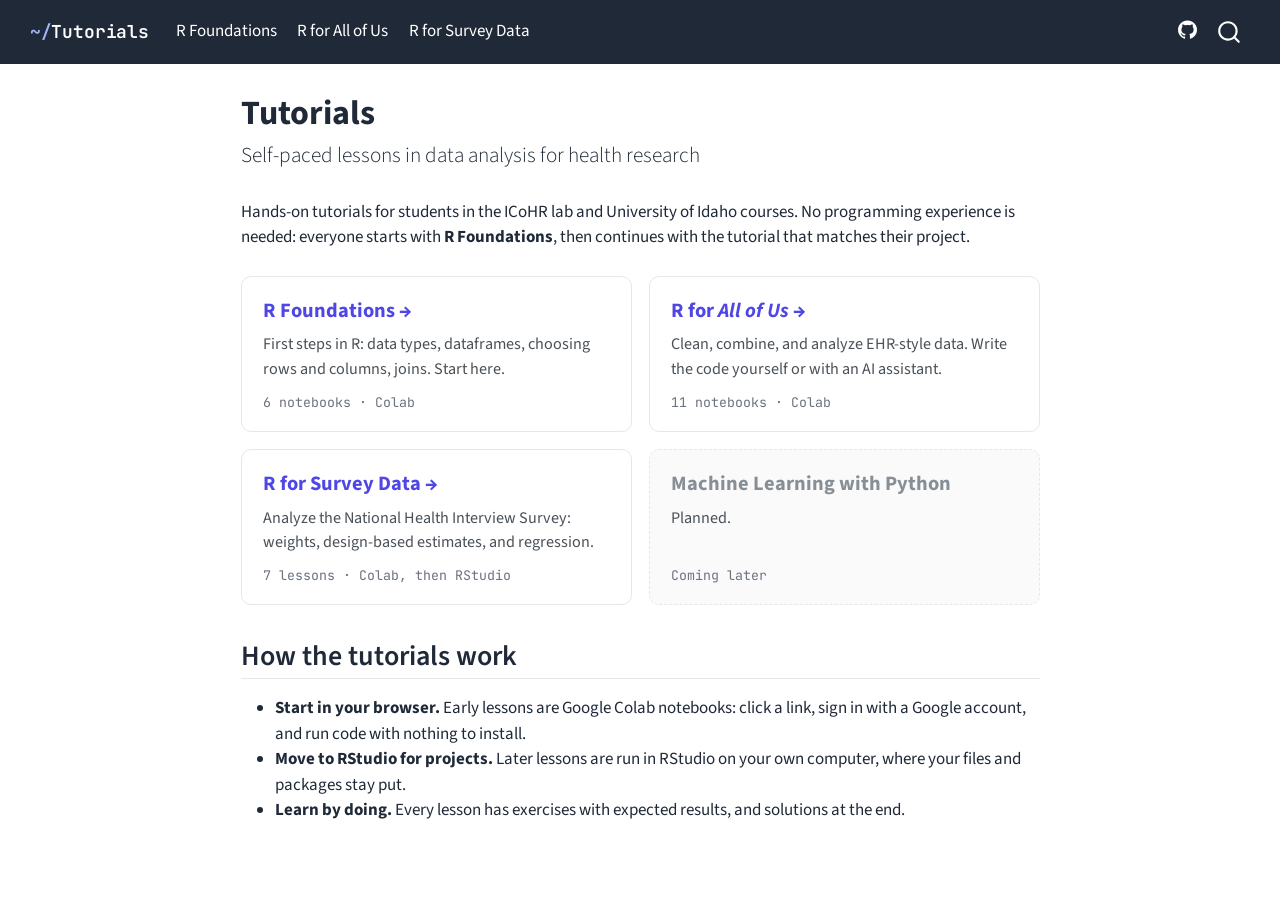
==== index.html @ 011c57ea "Built site for gh-pages" ====
<!DOCTYPE html>
<html xmlns="http://www.w3.org/1999/xhtml" lang="en" xml:lang="en"><head>

<meta charset="utf-8">
<meta name="generator" content="quarto-1.8.27">

<meta name="viewport" content="width=device-width, initial-scale=1.0, user-scalable=yes">


<title>Tutorials</title>
<style>
code{white-space: pre-wrap;}
span.smallcaps{font-variant: small-caps;}
div.columns{display: flex; gap: min(4vw, 1.5em);}
div.column{flex: auto; overflow-x: auto;}
div.hanging-indent{margin-left: 1.5em; text-indent: -1.5em;}
ul.task-list{list-style: none;}
ul.task-list li input[type="checkbox"] {
  width: 0.8em;
  margin: 0 0.8em 0.2em -1em; /* quarto-specific, see https://github.com/quarto-dev/quarto-cli/issues/4556 */ 
  vertical-align: middle;
}
</style>


<script src="site_libs/quarto-nav/quarto-nav.js"></script>
<script src="site_libs/quarto-nav/headroom.min.js"></script>
<script src="site_libs/clipboard/clipboard.min.js"></script>
<script src="site_libs/quarto-search/autocomplete.umd.js"></script>
<script src="site_libs/quarto-search/fuse.min.js"></script>
<script src="site_libs/quarto-search/quarto-search.js"></script>
<meta name="quarto:offset" content="./">
<script src="site_libs/quarto-html/quarto.js" type="module"></script>
<script src="site_libs/quarto-html/tabsets/tabsets.js" type="module"></script>
<script src="site_libs/quarto-html/axe/axe-check.js" type="module"></script>
<script src="site_libs/quarto-html/popper.min.js"></script>
<script src="site_libs/quarto-html/tippy.umd.min.js"></script>
<script src="site_libs/quarto-html/anchor.min.js"></script>
<link href="site_libs/quarto-html/tippy.css" rel="stylesheet">
<link href="site_libs/quarto-html/quarto-syntax-highlighting-ff317ac08ddb1062a168758b579193b5.css" rel="stylesheet" id="quarto-text-highlighting-styles">
<script src="site_libs/bootstrap/bootstrap.min.js"></script>
<link href="site_libs/bootstrap/bootstrap-icons.css" rel="stylesheet">
<link href="site_libs/bootstrap/bootstrap-cbd6ebf3d44eba1207b09f0a641f737e.min.css" rel="stylesheet" append-hash="true" id="quarto-bootstrap" data-mode="light">
<script id="quarto-search-options" type="application/json">{
  "location": "navbar",
  "copy-button": false,
  "collapse-after": 3,
  "panel-placement": "end",
  "type": "overlay",
  "limit": 50,
  "keyboard-shortcut": [
    "f",
    "/",
    "s"
  ],
  "show-item-context": false,
  "language": {
    "search-no-results-text": "No results",
    "search-matching-documents-text": "matching documents",
    "search-copy-link-title": "Copy link to search",
    "search-hide-matches-text": "Hide additional matches",
    "search-more-match-text": "more match in this document",
    "search-more-matches-text": "more matches in this document",
    "search-clear-button-title": "Clear",
    "search-text-placeholder": "",
    "search-detached-cancel-button-title": "Cancel",
    "search-submit-button-title": "Submit",
    "search-label": "Search"
  }
}</script>


</head>

<body class="nav-fixed fullcontent quarto-light">

<div id="quarto-search-results"></div>
  <header id="quarto-header" class="headroom fixed-top">
    <nav class="navbar navbar-expand-lg " data-bs-theme="dark">
      <div class="navbar-container container-fluid">
      <div class="navbar-brand-container mx-auto">
    <a class="navbar-brand" href="./index.html">
    <span class="navbar-title">Tutorials</span>
    </a>
  </div>
            <div id="quarto-search" class="" title="Search"></div>
          <button class="navbar-toggler" type="button" data-bs-toggle="collapse" data-bs-target="#navbarCollapse" aria-controls="navbarCollapse" role="menu" aria-expanded="false" aria-label="Toggle navigation" onclick="if (window.quartoToggleHeadroom) { window.quartoToggleHeadroom(); }">
  <span class="navbar-toggler-icon"></span>
</button>
          <div class="collapse navbar-collapse" id="navbarCollapse">
            <ul class="navbar-nav navbar-nav-scroll me-auto">
  <li class="nav-item">
    <a class="nav-link" href="./foundations/index.html"> 
<span class="menu-text">R Foundations</span></a>
  </li>  
  <li class="nav-item">
    <a class="nav-link" href="./aou/index.html"> 
<span class="menu-text">R for All of Us</span></a>
  </li>  
  <li class="nav-item">
    <a class="nav-link" href="./survey/index.html"> 
<span class="menu-text">R for Survey Data</span></a>
  </li>  
</ul>
            <ul class="navbar-nav navbar-nav-scroll ms-auto">
  <li class="nav-item compact">
    <a class="nav-link" href="https://github.com/icohr-lab/tutorials"> <i class="bi bi-github" role="img">
</i> 
<span class="menu-text"></span></a>
  </li>  
</ul>
          </div> <!-- /navcollapse -->
            <div class="quarto-navbar-tools">
</div>
      </div> <!-- /container-fluid -->
    </nav>
</header>
<!-- content -->
<div id="quarto-content" class="quarto-container page-columns page-rows-contents page-layout-article page-navbar">
<!-- sidebar -->
<!-- margin-sidebar -->
    
<!-- main -->
<main class="content" id="quarto-document-content">

<header id="title-block-header" class="quarto-title-block default">
<div class="quarto-title">
<h1 class="title">Tutorials</h1>
<p class="subtitle lead">Self-paced lessons in data analysis for health research</p>
</div>



<div class="quarto-title-meta">

    
  
    
  </div>
  


</header>


<p>Hands-on tutorials for students in the ICoHR lab and University of Idaho courses. No programming experience is needed: everyone starts with <strong>R Foundations</strong>, then continues with the tutorial that matches their project.</p>
<div class="tutorial-grid">
<a class="tutorial-btn" href="foundations/index.html">
<span class="name">R Foundations</span>
<span class="desc">First steps in R: data types, dataframes, choosing rows and columns, joins. Start here.</span>
<span class="meta">6 notebooks · Colab</span>
</a>
<a class="tutorial-btn" href="aou/index.html">
<span class="name">R for <em>All of Us</em></span>
<span class="desc">Clean, combine, and analyze EHR-style data. Write the code yourself or with an AI assistant.</span>
<span class="meta">11 notebooks · Colab</span>
</a>
<a class="tutorial-btn" href="survey/index.html">
<span class="name">R for Survey Data</span>
<span class="desc">Analyze the National Health Interview Survey: weights, design-based estimates, and regression.</span>
<span class="meta">7 lessons · Colab, then RStudio</span>
</a>
<div class="tutorial-btn coming">
<span class="name">Machine Learning with Python</span>
<span class="desc">Planned.</span>
<span class="meta">Coming later</span>
</div>
</div>
<section id="how-the-tutorials-work" class="level2">
<h2 class="anchored" data-anchor-id="how-the-tutorials-work">How the tutorials work</h2>
<ul>
<li><strong>Start in your browser.</strong> Early lessons are Google Colab notebooks: click a link, sign in with a Google account, and run code with nothing to install.</li>
<li><strong>Move to RStudio for projects.</strong> Later lessons are run in RStudio on your own computer, where your files and packages stay put.</li>
<li><strong>Learn by doing.</strong> Every lesson has exercises with expected results, and solutions at the end.</li>
</ul>


</section>

</main> <!-- /main -->
<script id="quarto-html-after-body" type="application/javascript">
  window.document.addEventListener("DOMContentLoaded", function (event) {
    const icon = "";
    const anchorJS = new window.AnchorJS();
    anchorJS.options = {
      placement: 'right',
      icon: icon
    };
    anchorJS.add('.anchored');
    const isCodeAnnotation = (el) => {
      for (const clz of el.classList) {
        if (clz.startsWith('code-annotation-')) {                     
          return true;
        }
      }
      return false;
    }
    const onCopySuccess = function(e) {
      // button target
      const button = e.trigger;
      // don't keep focus
      button.blur();
      // flash "checked"
      button.classList.add('code-copy-button-checked');
      var currentTitle = button.getAttribute("title");
      button.setAttribute("title", "Copied!");
      let tooltip;
      if (window.bootstrap) {
        button.setAttribute("data-bs-toggle", "tooltip");
        button.setAttribute("data-bs-placement", "left");
        button.setAttribute("data-bs-title", "Copied!");
        tooltip = new bootstrap.Tooltip(button, 
          { trigger: "manual", 
            customClass: "code-copy-button-tooltip",
            offset: [0, -8]});
        tooltip.show();    
      }
      setTimeout(function() {
        if (tooltip) {
          tooltip.hide();
          button.removeAttribute("data-bs-title");
          button.removeAttribute("data-bs-toggle");
          button.removeAttribute("data-bs-placement");
        }
        button.setAttribute("title", currentTitle);
        button.classList.remove('code-copy-button-checked');
      }, 1000);
      // clear code selection
      e.clearSelection();
    }
    const getTextToCopy = function(trigger) {
      const outerScaffold = trigger.parentElement.cloneNode(true);
      const codeEl = outerScaffold.querySelector('code');
      for (const childEl of codeEl.children) {
        if (isCodeAnnotation(childEl)) {
          childEl.remove();
        }
      }
      return codeEl.innerText;
    }
    const clipboard = new window.ClipboardJS('.code-copy-button:not([data-in-quarto-modal])', {
      text: getTextToCopy
    });
    clipboard.on('success', onCopySuccess);
    if (window.document.getElementById('quarto-embedded-source-code-modal')) {
      const clipboardModal = new window.ClipboardJS('.code-copy-button[data-in-quarto-modal]', {
        text: getTextToCopy,
        container: window.document.getElementById('quarto-embedded-source-code-modal')
      });
      clipboardModal.on('success', onCopySuccess);
    }
      var localhostRegex = new RegExp(/^(?:http|https):\/\/localhost\:?[0-9]*\//);
      var mailtoRegex = new RegExp(/^mailto:/);
        var filterRegex = new RegExp("https:\/\/icohr-lab\.github\.io\/tutorials\/");
      var isInternal = (href) => {
          return filterRegex.test(href) || localhostRegex.test(href) || mailtoRegex.test(href);
      }
      // Inspect non-navigation links and adorn them if external
     var links = window.document.querySelectorAll('a[href]:not(.nav-link):not(.navbar-brand):not(.toc-action):not(.sidebar-link):not(.sidebar-item-toggle):not(.pagination-link):not(.no-external):not([aria-hidden]):not(.dropdown-item):not(.quarto-navigation-tool):not(.about-link)');
      for (var i=0; i<links.length; i++) {
        const link = links[i];
        if (!isInternal(link.href)) {
          // undo the damage that might have been done by quarto-nav.js in the case of
          // links that we want to consider external
          if (link.dataset.originalHref !== undefined) {
            link.href = link.dataset.originalHref;
          }
            // target, if specified
            link.setAttribute("target", "_blank");
            if (link.getAttribute("rel") === null) {
              link.setAttribute("rel", "noopener");
            }
        }
      }
    function tippyHover(el, contentFn, onTriggerFn, onUntriggerFn) {
      const config = {
        allowHTML: true,
        maxWidth: 500,
        delay: 100,
        arrow: false,
        appendTo: function(el) {
            return el.parentElement;
        },
        interactive: true,
        interactiveBorder: 10,
        theme: 'quarto',
        placement: 'bottom-start',
      };
      if (contentFn) {
        config.content = contentFn;
      }
      if (onTriggerFn) {
        config.onTrigger = onTriggerFn;
      }
      if (onUntriggerFn) {
        config.onUntrigger = onUntriggerFn;
      }
      window.tippy(el, config); 
    }
    const noterefs = window.document.querySelectorAll('a[role="doc-noteref"]');
    for (var i=0; i<noterefs.length; i++) {
      const ref = noterefs[i];
      tippyHover(ref, function() {
        // use id or data attribute instead here
        let href = ref.getAttribute('data-footnote-href') || ref.getAttribute('href');
        try { href = new URL(href).hash; } catch {}
        const id = href.replace(/^#\/?/, "");
        const note = window.document.getElementById(id);
        if (note) {
          return note.innerHTML;
        } else {
          return "";
        }
      });
    }
    const xrefs = window.document.querySelectorAll('a.quarto-xref');
    const processXRef = (id, note) => {
      // Strip column container classes
      const stripColumnClz = (el) => {
        el.classList.remove("page-full", "page-columns");
        if (el.children) {
          for (const child of el.children) {
            stripColumnClz(child);
          }
        }
      }
      stripColumnClz(note)
      if (id === null || id.startsWith('sec-')) {
        // Special case sections, only their first couple elements
        const container = document.createElement("div");
        if (note.children && note.children.length > 2) {
          container.appendChild(note.children[0].cloneNode(true));
          for (let i = 1; i < note.children.length; i++) {
            const child = note.children[i];
            if (child.tagName === "P" && child.innerText === "") {
              continue;
            } else {
              container.appendChild(child.cloneNode(true));
              break;
            }
          }
          if (window.Quarto?.typesetMath) {
            window.Quarto.typesetMath(container);
          }
          return container.innerHTML
        } else {
          if (window.Quarto?.typesetMath) {
            window.Quarto.typesetMath(note);
          }
          return note.innerHTML;
        }
      } else {
        // Remove any anchor links if they are present
        const anchorLink = note.querySelector('a.anchorjs-link');
        if (anchorLink) {
          anchorLink.remove();
        }
        if (window.Quarto?.typesetMath) {
          window.Quarto.typesetMath(note);
        }
        if (note.classList.contains("callout")) {
          return note.outerHTML;
        } else {
          return note.innerHTML;
        }
      }
    }
    for (var i=0; i<xrefs.length; i++) {
      const xref = xrefs[i];
      tippyHover(xref, undefined, function(instance) {
        instance.disable();
        let url = xref.getAttribute('href');
        let hash = undefined; 
        if (url.startsWith('#')) {
          hash = url;
        } else {
          try { hash = new URL(url).hash; } catch {}
        }
        if (hash) {
          const id = hash.replace(/^#\/?/, "");
          const note = window.document.getElementById(id);
          if (note !== null) {
            try {
              const html = processXRef(id, note.cloneNode(true));
              instance.setContent(html);
            } finally {
              instance.enable();
              instance.show();
            }
          } else {
            // See if we can fetch this
            fetch(url.split('#')[0])
            .then(res => res.text())
            .then(html => {
              const parser = new DOMParser();
              const htmlDoc = parser.parseFromString(html, "text/html");
              const note = htmlDoc.getElementById(id);
              if (note !== null) {
                const html = processXRef(id, note);
                instance.setContent(html);
              } 
            }).finally(() => {
              instance.enable();
              instance.show();
            });
          }
        } else {
          // See if we can fetch a full url (with no hash to target)
          // This is a special case and we should probably do some content thinning / targeting
          fetch(url)
          .then(res => res.text())
          .then(html => {
            const parser = new DOMParser();
            const htmlDoc = parser.parseFromString(html, "text/html");
            const note = htmlDoc.querySelector('main.content');
            if (note !== null) {
              // This should only happen for chapter cross references
              // (since there is no id in the URL)
              // remove the first header
              if (note.children.length > 0 && note.children[0].tagName === "HEADER") {
                note.children[0].remove();
              }
              const html = processXRef(null, note);
              instance.setContent(html);
            } 
          }).finally(() => {
            instance.enable();
            instance.show();
          });
        }
      }, function(instance) {
      });
    }
        let selectedAnnoteEl;
        const selectorForAnnotation = ( cell, annotation) => {
          let cellAttr = 'data-code-cell="' + cell + '"';
          let lineAttr = 'data-code-annotation="' +  annotation + '"';
          const selector = 'span[' + cellAttr + '][' + lineAttr + ']';
          return selector;
        }
        const selectCodeLines = (annoteEl) => {
          const doc = window.document;
          const targetCell = annoteEl.getAttribute("data-target-cell");
          const targetAnnotation = annoteEl.getAttribute("data-target-annotation");
          const annoteSpan = window.document.querySelector(selectorForAnnotation(targetCell, targetAnnotation));
          const lines = annoteSpan.getAttribute("data-code-lines").split(",");
          const lineIds = lines.map((line) => {
            return targetCell + "-" + line;
          })
          let top = null;
          let height = null;
          let parent = null;
          if (lineIds.length > 0) {
              //compute the position of the single el (top and bottom and make a div)
              const el = window.document.getElementById(lineIds[0]);
              top = el.offsetTop;
              height = el.offsetHeight;
              parent = el.parentElement.parentElement;
            if (lineIds.length > 1) {
              const lastEl = window.document.getElementById(lineIds[lineIds.length - 1]);
              const bottom = lastEl.offsetTop + lastEl.offsetHeight;
              height = bottom - top;
            }
            if (top !== null && height !== null && parent !== null) {
              // cook up a div (if necessary) and position it 
              let div = window.document.getElementById("code-annotation-line-highlight");
              if (div === null) {
                div = window.document.createElement("div");
                div.setAttribute("id", "code-annotation-line-highlight");
                div.style.position = 'absolute';
                parent.appendChild(div);
              }
              div.style.top = top - 2 + "px";
              div.style.height = height + 4 + "px";
              div.style.left = 0;
              let gutterDiv = window.document.getElementById("code-annotation-line-highlight-gutter");
              if (gutterDiv === null) {
                gutterDiv = window.document.createElement("div");
                gutterDiv.setAttribute("id", "code-annotation-line-highlight-gutter");
                gutterDiv.style.position = 'absolute';
                const codeCell = window.document.getElementById(targetCell);
                const gutter = codeCell.querySelector('.code-annotation-gutter');
                gutter.appendChild(gutterDiv);
              }
              gutterDiv.style.top = top - 2 + "px";
              gutterDiv.style.height = height + 4 + "px";
            }
            selectedAnnoteEl = annoteEl;
          }
        };
        const unselectCodeLines = () => {
          const elementsIds = ["code-annotation-line-highlight", "code-annotation-line-highlight-gutter"];
          elementsIds.forEach((elId) => {
            const div = window.document.getElementById(elId);
            if (div) {
              div.remove();
            }
          });
          selectedAnnoteEl = undefined;
        };
          // Handle positioning of the toggle
      window.addEventListener(
        "resize",
        throttle(() => {
          elRect = undefined;
          if (selectedAnnoteEl) {
            selectCodeLines(selectedAnnoteEl);
          }
        }, 10)
      );
      function throttle(fn, ms) {
      let throttle = false;
      let timer;
        return (...args) => {
          if(!throttle) { // first call gets through
              fn.apply(this, args);
              throttle = true;
          } else { // all the others get throttled
              if(timer) clearTimeout(timer); // cancel #2
              timer = setTimeout(() => {
                fn.apply(this, args);
                timer = throttle = false;
              }, ms);
          }
        };
      }
        // Attach click handler to the DT
        const annoteDls = window.document.querySelectorAll('dt[data-target-cell]');
        for (const annoteDlNode of annoteDls) {
          annoteDlNode.addEventListener('click', (event) => {
            const clickedEl = event.target;
            if (clickedEl !== selectedAnnoteEl) {
              unselectCodeLines();
              const activeEl = window.document.querySelector('dt[data-target-cell].code-annotation-active');
              if (activeEl) {
                activeEl.classList.remove('code-annotation-active');
              }
              selectCodeLines(clickedEl);
              clickedEl.classList.add('code-annotation-active');
            } else {
              // Unselect the line
              unselectCodeLines();
              clickedEl.classList.remove('code-annotation-active');
            }
          });
        }
    const findCites = (el) => {
      const parentEl = el.parentElement;
      if (parentEl) {
        const cites = parentEl.dataset.cites;
        if (cites) {
          return {
            el,
            cites: cites.split(' ')
          };
        } else {
          return findCites(el.parentElement)
        }
      } else {
        return undefined;
      }
    };
    var bibliorefs = window.document.querySelectorAll('a[role="doc-biblioref"]');
    for (var i=0; i<bibliorefs.length; i++) {
      const ref = bibliorefs[i];
      const citeInfo = findCites(ref);
      if (citeInfo) {
        tippyHover(citeInfo.el, function() {
          var popup = window.document.createElement('div');
          citeInfo.cites.forEach(function(cite) {
            var citeDiv = window.document.createElement('div');
            citeDiv.classList.add('hanging-indent');
            citeDiv.classList.add('csl-entry');
            var biblioDiv = window.document.getElementById('ref-' + cite);
            if (biblioDiv) {
              citeDiv.innerHTML = biblioDiv.innerHTML;
            }
            popup.appendChild(citeDiv);
          });
          return popup.innerHTML;
        });
      }
    }
  });
  </script>
</div> <!-- /content -->




</body></html>
---- site_libs/quarto-html/tippy.css ----
.tippy-box[data-animation=fade][data-state=hidden]{opacity:0}[data-tippy-root]{max-width:calc(100vw - 10px)}.tippy-box{position:relative;background-color:#333;color:#fff;border-radius:4px;font-size:14px;line-height:1.4;white-space:normal;outline:0;transition-property:transform,visibility,opacity}.tippy-box[data-placement^=top]>.tippy-arrow{bottom:0}.tippy-box[data-placement^=top]>.tippy-arrow:before{bottom:-7px;left:0;border-width:8px 8px 0;border-top-color:initial;transform-origin:center top}.tippy-box[data-placement^=bottom]>.tippy-arrow{top:0}.tippy-box[data-placement^=bottom]>.tippy-arrow:before{top:-7px;left:0;border-width:0 8px 8px;border-bottom-color:initial;transform-origin:center bottom}.tippy-box[data-placement^=left]>.tippy-arrow{right:0}.tippy-box[data-placement^=left]>.tippy-arrow:before{border-width:8px 0 8px 8px;border-left-color:initial;right:-7px;transform-origin:center left}.tippy-box[data-placement^=right]>.tippy-arrow{left:0}.tippy-box[data-placement^=right]>.tippy-arrow:before{left:-7px;border-width:8px 8px 8px 0;border-right-color:initial;transform-origin:center right}.tippy-box[data-inertia][data-state=visible]{transition-timing-function:cubic-bezier(.54,1.5,.38,1.11)}.tippy-arrow{width:16px;height:16px;color:#333}.tippy-arrow:before{content:"";position:absolute;border-color:transparent;border-style:solid}.tippy-content{position:relative;padding:5px 9px;z-index:1}
---- site_libs/quarto-html/quarto-syntax-highlighting-ff317ac08ddb1062a168758b579193b5.css ----
/* quarto syntax highlight colors */
:root {
  --quarto-hl-ot-color: #003B4F;
  --quarto-hl-at-color: #657422;
  --quarto-hl-ss-color: #20794D;
  --quarto-hl-an-color: #5E5E5E;
  --quarto-hl-fu-color: #4758AB;
  --quarto-hl-st-color: #20794D;
  --quarto-hl-cf-color: #003B4F;
  --quarto-hl-op-color: #5E5E5E;
  --quarto-hl-er-color: #AD0000;
  --quarto-hl-bn-color: #AD0000;
  --quarto-hl-al-color: #AD0000;
  --quarto-hl-va-color: #111111;
  --quarto-hl-bu-color: inherit;
  --quarto-hl-ex-color: inherit;
  --quarto-hl-pp-color: #AD0000;
  --quarto-hl-in-color: #5E5E5E;
  --quarto-hl-vs-color: #20794D;
  --quarto-hl-wa-color: #5E5E5E;
  --quarto-hl-do-color: #5E5E5E;
  --quarto-hl-im-color: #00769E;
  --quarto-hl-ch-color: #20794D;
  --quarto-hl-dt-color: #AD0000;
  --quarto-hl-fl-color: #AD0000;
  --quarto-hl-co-color: #5E5E5E;
  --quarto-hl-cv-color: #5E5E5E;
  --quarto-hl-cn-color: #8f5902;
  --quarto-hl-sc-color: #5E5E5E;
  --quarto-hl-dv-color: #AD0000;
  --quarto-hl-kw-color: #003B4F;
}

/* other quarto variables */
:root {
  --quarto-font-monospace: "JetBrains Mono", ui-monospace, SFMono-Regular, Menlo, monospace;
}

/* syntax highlight based on Pandoc's rules */
pre > code.sourceCode > span {
  color: #003B4F;
}

code.sourceCode > span {
  color: #003B4F;
}

div.sourceCode,
div.sourceCode pre.sourceCode {
  color: #003B4F;
}

/* Normal */
code span {
  color: #003B4F;
}

/* Alert */
code span.al {
  color: #AD0000;
  font-style: inherit;
}

/* Annotation */
code span.an {
  color: #5E5E5E;
  font-style: inherit;
}

/* Attribute */
code span.at {
  color: #657422;
  font-style: inherit;
}

/* BaseN */
code span.bn {
  color: #AD0000;
  font-style: inherit;
}

/* BuiltIn */
code span.bu {
  font-style: inherit;
}

/* ControlFlow */
code span.cf {
  color: #003B4F;
  font-weight: bold;
  font-style: inherit;
}

/* Char */
code span.ch {
  color: #20794D;
  font-style: inherit;
}

/* Constant */
code span.cn {
  color: #8f5902;
  font-style: inherit;
}

/* Comment */
code span.co {
  color: #5E5E5E;
  font-style: inherit;
}

/* CommentVar */
code span.cv {
  color: #5E5E5E;
  font-style: italic;
}

/* Documentation */
code span.do {
  color: #5E5E5E;
  font-style: italic;
}

/* DataType */
code span.dt {
  color: #AD0000;
  font-style: inherit;
}

/* DecVal */
code span.dv {
  color: #AD0000;
  font-style: inherit;
}

/* Error */
code span.er {
  color: #AD0000;
  font-style: inherit;
}

/* Extension */
code span.ex {
  font-style: inherit;
}

/* Float */
code span.fl {
  color: #AD0000;
  font-style: inherit;
}

/* Function */
code span.fu {
  color: #4758AB;
  font-style: inherit;
}

/* Import */
code span.im {
  color: #00769E;
  font-style: inherit;
}

/* Information */
code span.in {
  color: #5E5E5E;
  font-style: inherit;
}

/* Keyword */
code span.kw {
  color: #003B4F;
  font-weight: bold;
  font-style: inherit;
}

/* Operator */
code span.op {
  color: #5E5E5E;
  font-style: inherit;
}

/* Other */
code span.ot {
  color: #003B4F;
  font-style: inherit;
}

/* Preprocessor */
code span.pp {
  color: #AD0000;
  font-style: inherit;
}

/* SpecialChar */
code span.sc {
  color: #5E5E5E;
  font-style: inherit;
}

/* SpecialString */
code span.ss {
  color: #20794D;
  font-style: inherit;
}

/* String */
code span.st {
  color: #20794D;
  font-style: inherit;
}

/* Variable */
code span.va {
  color: #111111;
  font-style: inherit;
}

/* VerbatimString */
code span.vs {
  color: #20794D;
  font-style: inherit;
}

/* Warning */
code span.wa {
  color: #5E5E5E;
  font-style: italic;
}

.prevent-inlining {
  content: "</";
}

/*# sourceMappingURL=463dab57a8d1156f8b6a040396ca7aef.css.map */
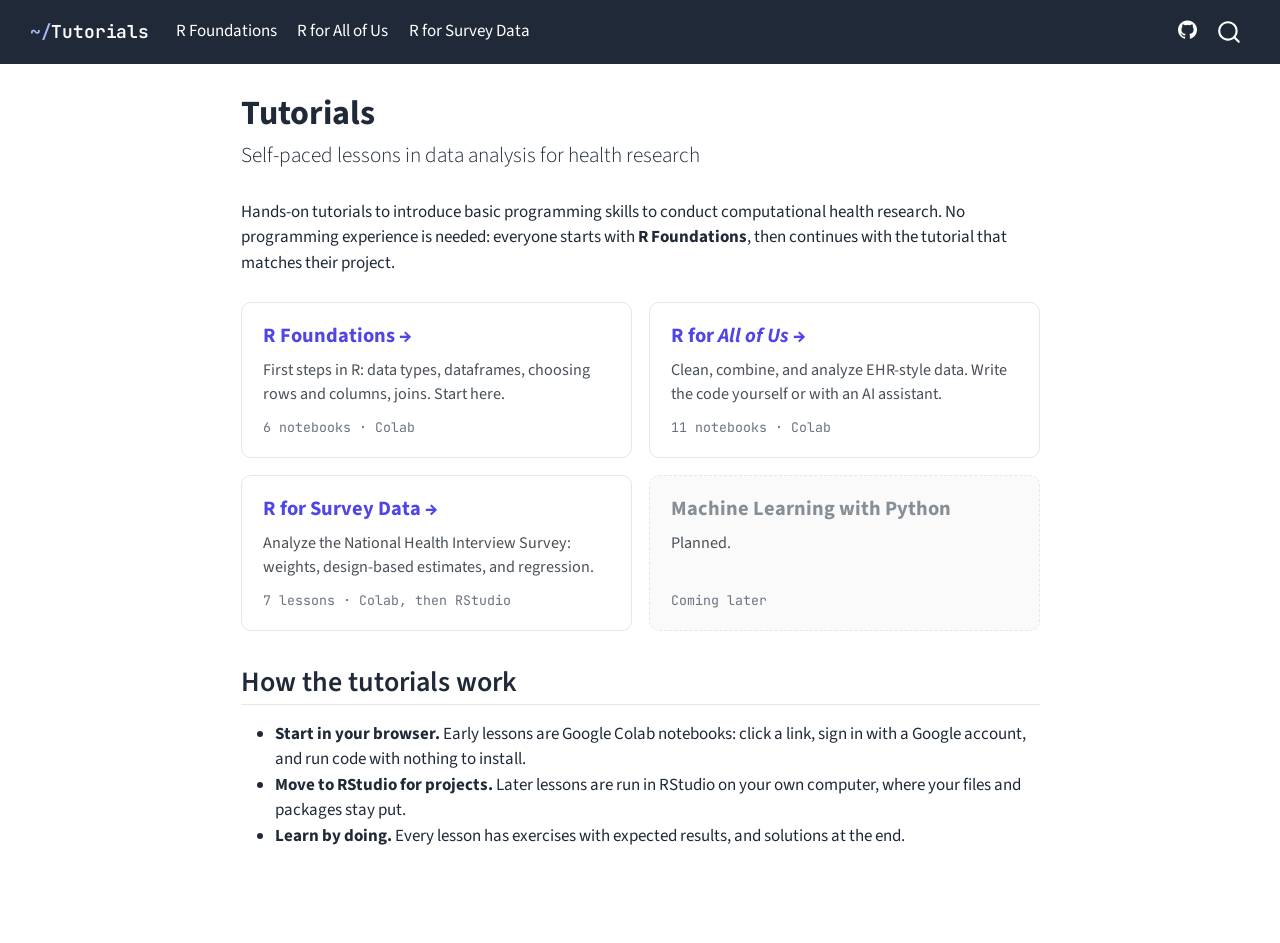
==== commit 6724a223: "Built site for gh-pages" ====
--- a/index.html
+++ b/index.html
@@ -143,7 +143,7 @@
 </header>
 
 
-<p>Hands-on tutorials for students in the ICoHR lab and University of Idaho courses. No programming experience is needed: everyone starts with <strong>R Foundations</strong>, then continues with the tutorial that matches their project.</p>
+<p>Hands-on tutorials to introduce basic programming skills to conduct computational health research. No programming experience is needed: everyone starts with <strong>R Foundations</strong>, then continues with the tutorial that matches their project.</p>
 <div class="tutorial-grid">
 <a class="tutorial-btn" href="foundations/index.html">
 <span class="name">R Foundations</span>
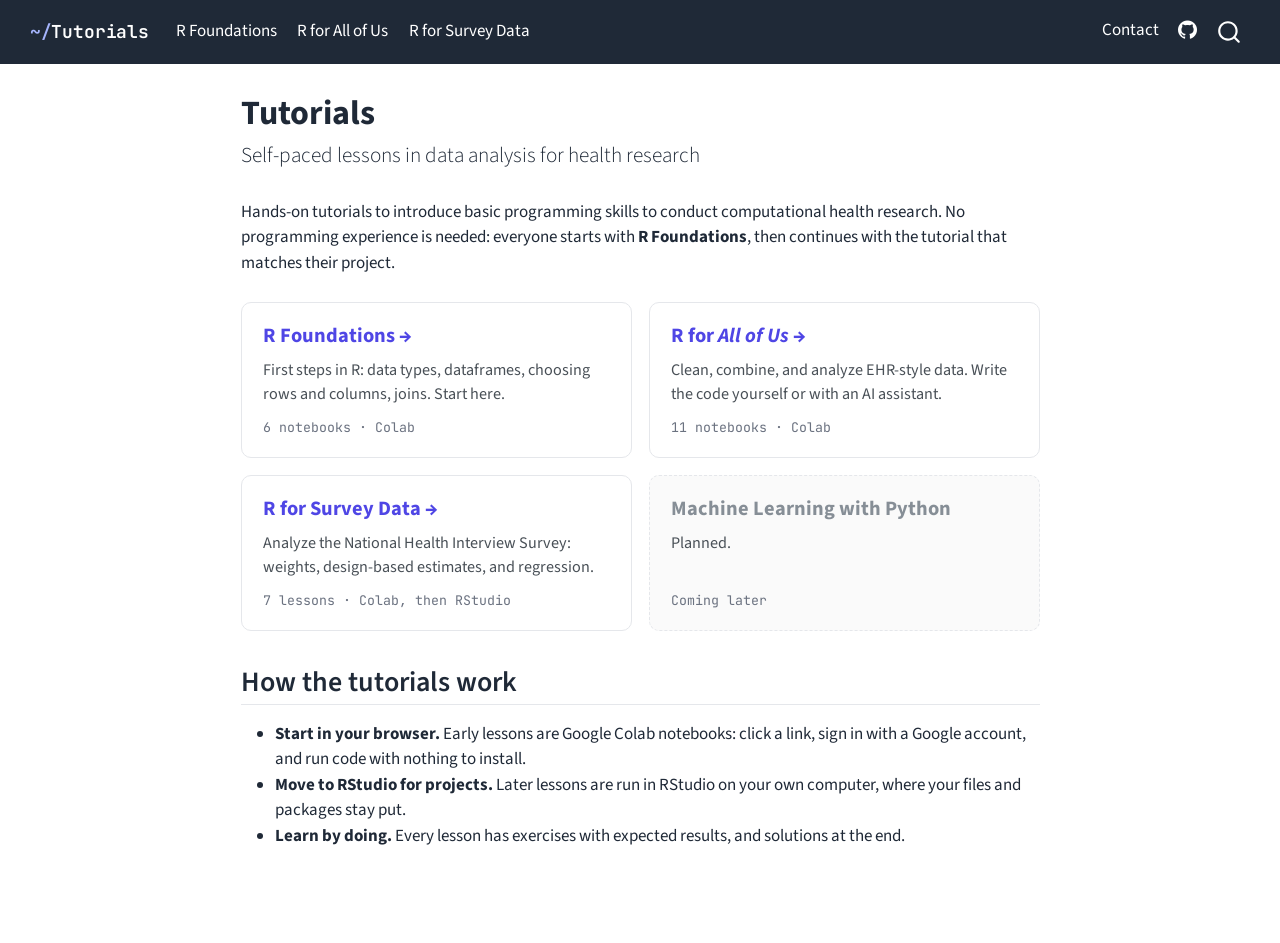
==== commit 14988f52: "Built site for gh-pages" ====
--- a/index.html
+++ b/index.html
@@ -103,6 +103,10 @@
   </li>  
 </ul>
             <ul class="navbar-nav navbar-nav-scroll ms-auto">
+  <li class="nav-item">
+    <a class="nav-link" href="./contact.html"> 
+<span class="menu-text">Contact</span></a>
+  </li>  
   <li class="nav-item compact">
     <a class="nav-link" href="https://github.com/icohr-lab/tutorials"> <i class="bi bi-github" role="img">
 </i> 
